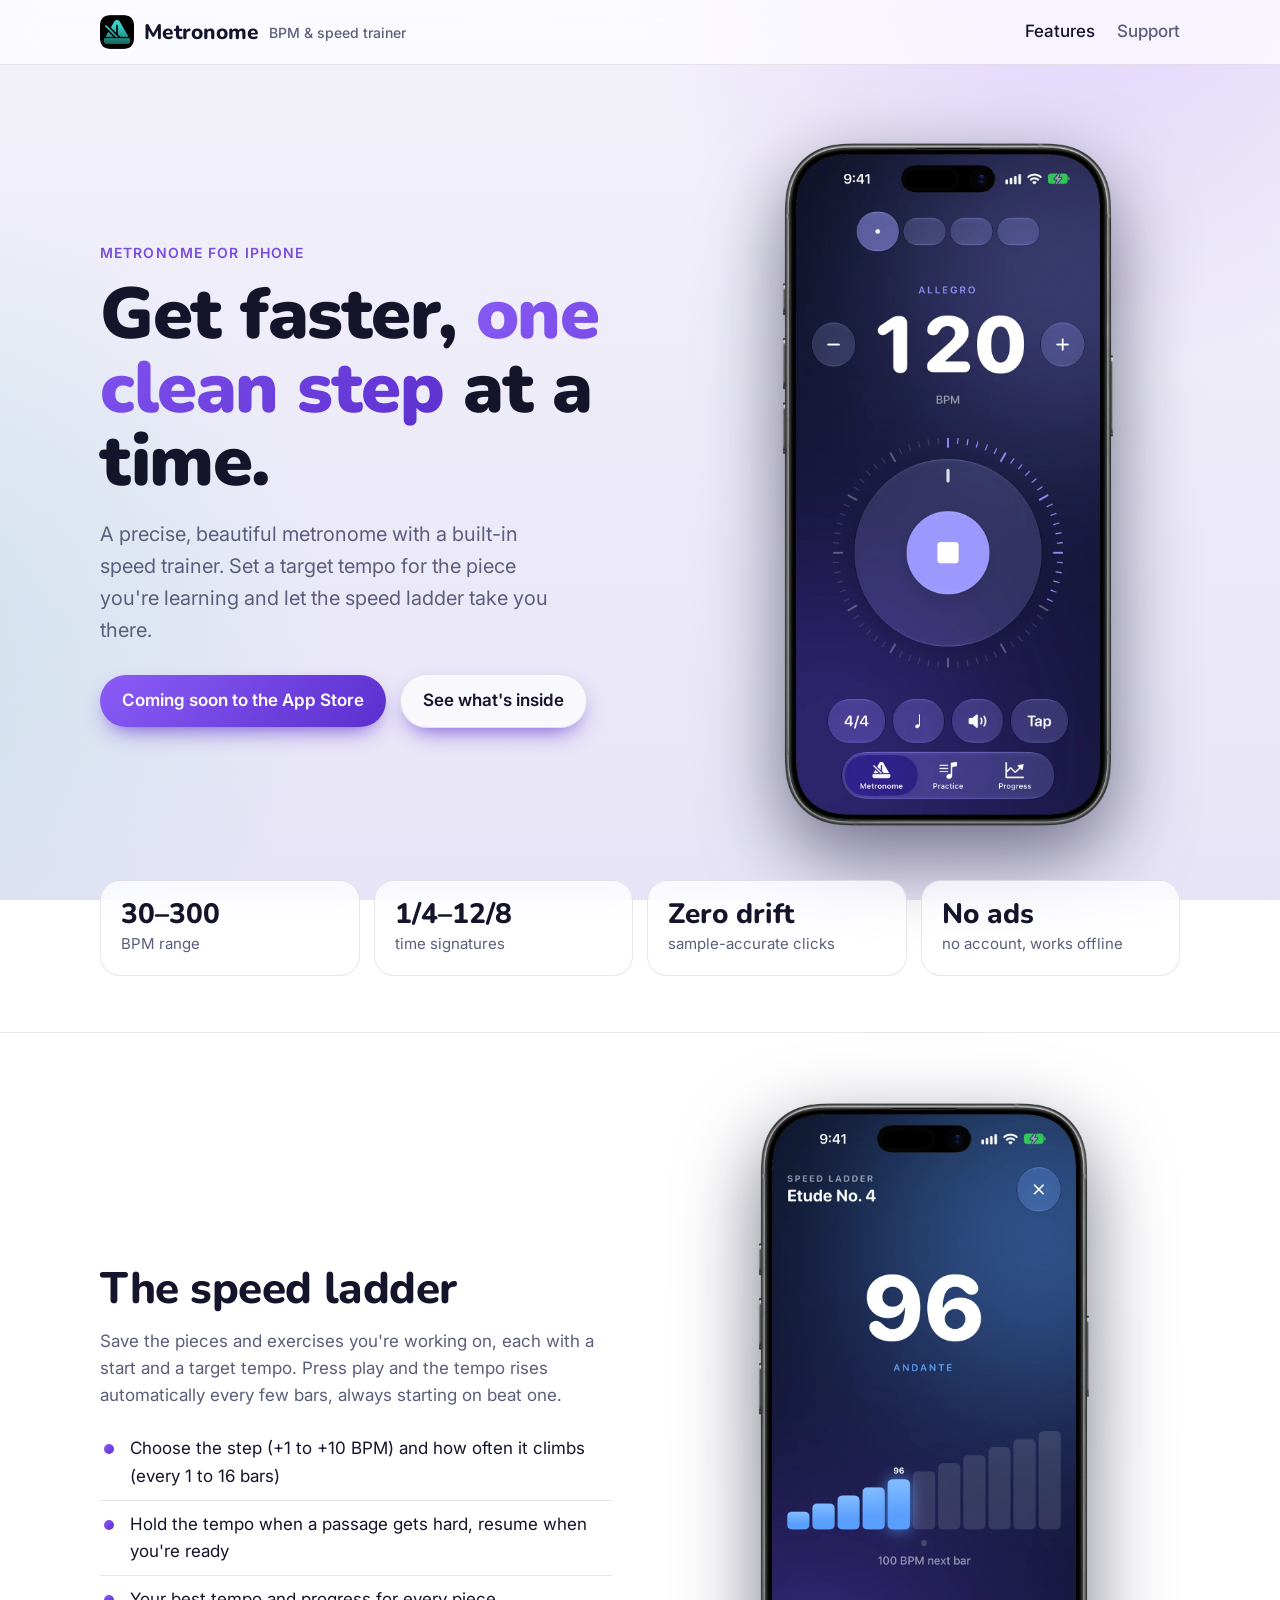
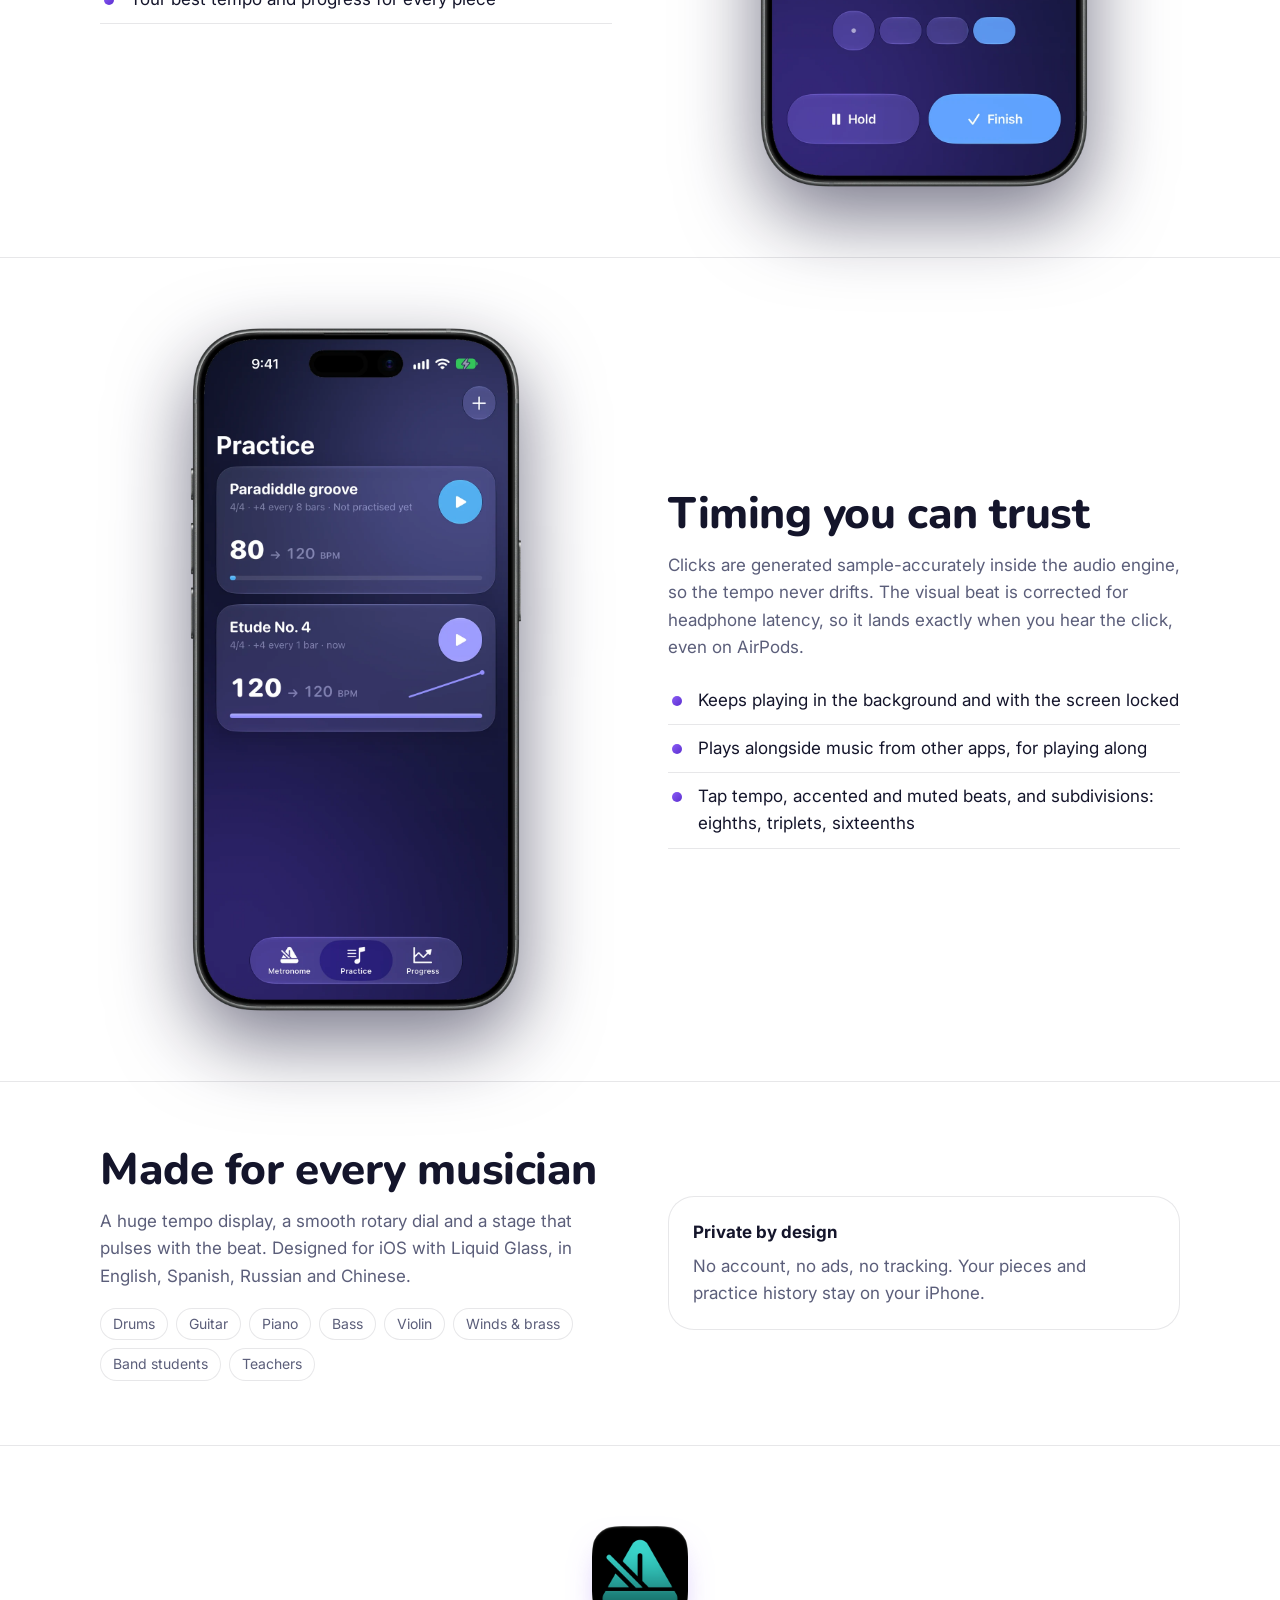
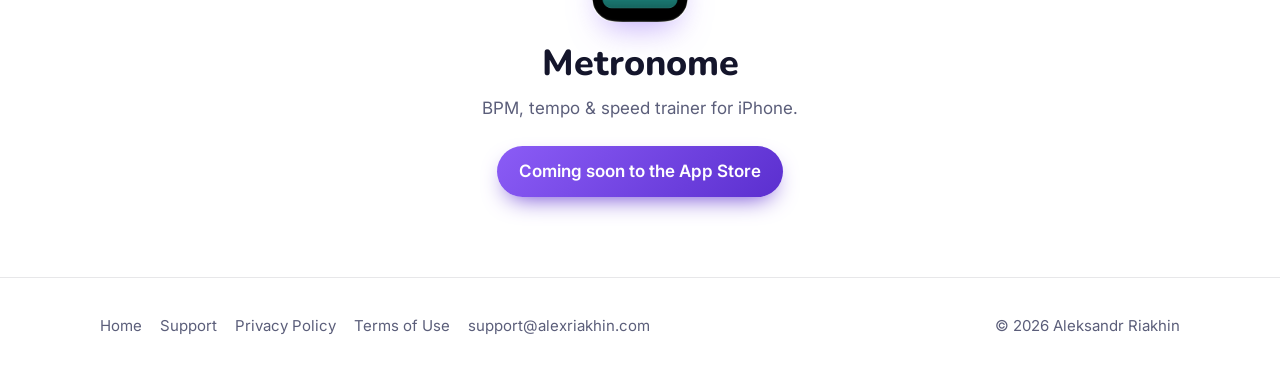
==== index.html @ 37e5c02a "Add Metronome website: landing, support, privacy and terms pages Co-Authored-By: Claude Opus 5.5 <no" ====
<!doctype html>
<html lang="en">
<head>
<meta charset="utf-8">
<meta name="viewport" content="width=device-width, initial-scale=1">
<title>Metronome: BPM & Tempo Speed Trainer for iPhone</title>
<meta name="description" content="A precise, beautiful metronome with a built-in speed trainer. Set a target tempo and the speed ladder takes you there, one clean step at a time.">
<link rel="canonical" href="https://alexriakhin.com/Metronome/">
<meta property="og:type" content="website">
<meta property="og:title" content="Metronome: BPM & Tempo Speed Trainer for iPhone">
<meta property="og:description" content="A precise, beautiful metronome with a built-in speed trainer. Set a target tempo and the speed ladder takes you there, one clean step at a time.">
<meta property="og:url" content="https://alexriakhin.com/Metronome/">
<meta property="og:image" content="https://alexriakhin.com/Metronome/assets/img/icon.png">
<meta name="twitter:card" content="summary">
<meta name="theme-color" content="#F3F2FA" media="(prefers-color-scheme: light)">
<meta name="theme-color" content="#0A0E20" media="(prefers-color-scheme: dark)">
<link rel="icon" type="image/png" sizes="32x32" href="favicons/favicon-32x32.png">
<link rel="icon" type="image/png" sizes="16x16" href="favicons/favicon-16x16.png">
<link rel="apple-touch-icon" href="favicons/apple-touch-icon.png">
<link rel="manifest" href="favicons/site.webmanifest">
<link rel="preconnect" href="https://fonts.googleapis.com">
<link rel="preconnect" href="https://fonts.gstatic.com" crossorigin>
<link href="https://fonts.googleapis.com/css2?family=Nunito:wght@700;800;900&family=Inter:wght@400;500;600&display=swap" rel="stylesheet">
<link rel="stylesheet" href="assets/css/site.css">
</head>
<body>
<header class="site-header">
  <div class="wrap">
    <a class="brand" href="./"><img src="assets/img/icon.png" alt="" width="34" height="34">Metronome <small>BPM &amp; speed trainer</small></a>
    <nav aria-label="Main">
      <a href="./#features" aria-current="page">Features</a>
      <a href="support.html">Support</a>
    </nav>
  </div>
</header>
<main>
<div class="wrap hero">
  <div>
    <p class="eyebrow">Metronome for iPhone</p>
    <h1>Get faster, <em>one clean step</em> at a time.</h1>
    <p class="lead">A precise, beautiful metronome with a built-in speed trainer. Set a target tempo for the piece you're learning and let the speed ladder take you there.</p>
    <div class="actions">
      <span class="button" aria-disabled="true">Coming soon to the App Store</span>
      <a class="button ghost" href="#features">See what's inside</a>
    </div>
  </div>
  <div class="phone"><img src="assets/img/metronome.webp" alt="Metronome main screen at 120 BPM, Allegro, with the glass tempo dial and the first beat lit" width="978" height="2000"></div>
</div>

<div class="wrap stats" aria-label="At a glance">
  <div class="stat"><b>30–300</b><span>BPM range</span></div>
  <div class="stat"><b>1/4–12/8</b><span>time signatures</span></div>
  <div class="stat"><b>Zero drift</b><span>sample-accurate clicks</span></div>
  <div class="stat"><b>No ads</b><span>no account, works offline</span></div>
</div>

<section class="feature" id="features">
  <div class="wrap">
    <div class="copy">
      <h2>The speed ladder</h2>
      <p>Save the pieces and exercises you're working on, each with a start and a target tempo. Press play and the tempo rises automatically every few bars, always starting on beat one.</p>
      <ul>
        <li>Choose the step (+1 to +10 BPM) and how often it climbs (every 1 to 16 bars)</li>
        <li>Hold the tempo when a passage gets hard, resume when you're ready</li>
        <li>Your best tempo and progress for every piece</li>
      </ul>
    </div>
    <div class="phone"><img src="assets/img/ladder.webp" alt="Speed ladder session for Etude No. 4 at 96 BPM, with a rising staircase of tempo steps" width="978" height="2000" loading="lazy"></div>
  </div>
</section>

<section class="feature flip">
  <div class="wrap">
    <div class="copy">
      <h2>Timing you can trust</h2>
      <p>Clicks are generated sample-accurately inside the audio engine, so the tempo never drifts. The visual beat is corrected for headphone latency, so it lands exactly when you hear the click, even on AirPods.</p>
      <ul>
        <li>Keeps playing in the background and with the screen locked</li>
        <li>Plays alongside music from other apps, for playing along</li>
        <li>Tap tempo, accented and muted beats, and subdivisions: eighths, triplets, sixteenths</li>
      </ul>
    </div>
    <div class="phone"><img src="assets/img/practice.webp" alt="Practice tab with piece cards showing best tempo, target tempo and progress" width="978" height="2000" loading="lazy"></div>
  </div>
</section>

<section class="feature">
  <div class="wrap">
    <div class="copy">
      <h2>Made for every musician</h2>
      <p>A huge tempo display, a smooth rotary dial and a stage that pulses with the beat. Designed for iOS with Liquid Glass, in English, Spanish, Russian and Chinese.</p>
      <div class="chips">
        <span>Drums</span><span>Guitar</span><span>Piano</span><span>Bass</span><span>Violin</span>
        <span>Winds &amp; brass</span><span>Band students</span><span>Teachers</span>
      </div>
    </div>
    <div class="card" aria-label="Privacy">
      <strong>Private by design</strong>
      <p class="muted" style="margin:6px 0 0">No account, no ads, no tracking. Your pieces and practice history stay on your iPhone.</p>
    </div>
  </div>
</section>

<section class="cta">
  <div class="wrap">
    <img src="assets/img/icon.png" alt="Metronome app icon" width="96" height="96">
    <h2>Metronome</h2>
    <p>BPM, tempo &amp; speed trainer for iPhone.</p>
    <span class="button" aria-disabled="true">Coming soon to the App Store</span>
  </div>
</section>
</main>
<footer class="site-footer">
  <div class="wrap">
    <nav aria-label="Footer">
      <a href="./">Home</a>
      <a href="support.html">Support</a>
      <a href="privacy.html">Privacy Policy</a>
      <a href="terms.html">Terms of Use</a>
      <a href="mailto:support@alexriakhin.com">support@alexriakhin.com</a>
    </nav>
    <span class="copy">© 2026 Aleksandr Riakhin</span>
  </div>
</footer>
</body>
</html>
---- assets/css/site.css ----
/* Metronome — "dark stage glass": navy → indigo stage, orchid purple accent with teal support (matches the app's Palette.swift). */
:root {
  --bg: #0A0E20;
  --bg-2: #16163E;
  --surface: rgba(255, 255, 255, 0.06);
  --raised: rgba(255, 255, 255, 0.10);
  --ink: #F2F3FA;
  --ink-2: #A7ABC8;
  --accent: #B385FF;
  --accent-strong: #8B5CF6;
  --teal: #65C9C1;
  --amber: #FFB84D;
  --hairline: rgba(255, 255, 255, 0.10);
  --glow-1: rgba(179, 133, 255, 0.38);
  --glow-2: rgba(101, 201, 193, 0.22);
  --gradient: linear-gradient(135deg, #C9A2FF, #8B5CF6);
  --radius: 26px;
  --display: "Nunito", ui-rounded, "SF Pro Rounded", system-ui, sans-serif;
  --text: "Inter", -apple-system, BlinkMacSystemFont, "Segoe UI", sans-serif;
  color-scheme: dark;
}
@media (prefers-color-scheme: light) {
  :root {
    --bg: #F3F2FA;
    --bg-2: #E7E4F7;
    --surface: rgba(255, 255, 255, 0.7);
    --raised: rgba(255, 255, 255, 0.9);
    --ink: #14152B;
    --ink-2: #5B5E7A;
    --accent: #7A4DE0;
    --accent-strong: #6236D0;
    --teal: #1F9C93;
    --hairline: rgba(20, 21, 43, 0.10);
    --glow-1: rgba(179, 133, 255, 0.32);
    --glow-2: rgba(101, 201, 193, 0.22);
    --gradient: linear-gradient(135deg, #8B5CF6, #5B2FCF);
    color-scheme: light;
  }
}

* { box-sizing: border-box; }
html { -webkit-text-size-adjust: 100%; scroll-behavior: smooth; }
body {
  margin: 0;
  color: var(--ink);
  font: 17px/1.6 var(--text);
  background:
    radial-gradient(60vw 60vw at 85% -10%, var(--glow-1), transparent 60%),
    radial-gradient(60vw 60vw at -10% 70%, var(--glow-2), transparent 60%),
    linear-gradient(180deg, var(--bg), var(--bg-2));
  background-attachment: fixed;
  min-height: 100vh;
}
img { max-width: 100%; display: block; }
a { color: var(--accent); text-decoration-thickness: 1px; text-underline-offset: 3px; }
.wrap { width: min(1080px, 100% - 32px); margin-inline: auto; }

/* Glass */
.glass, .site-header, .card, details, .stat {
  background: var(--surface);
  border: 1px solid var(--hairline);
  backdrop-filter: saturate(1.6) blur(18px);
  -webkit-backdrop-filter: saturate(1.6) blur(18px);
}

/* Header */
.site-header { position: sticky; top: 0; z-index: 10; border-width: 0 0 1px; }
.site-header .wrap { display: flex; align-items: center; gap: 20px; height: 64px; }
.brand { display: flex; align-items: center; gap: 10px; color: var(--ink); text-decoration: none; font: 800 21px var(--display); }
.brand img { width: 34px; height: 34px; border-radius: 9px; }
.brand small { font: 500 14px var(--text); color: var(--ink-2); }
.site-header nav { margin-left: auto; display: flex; gap: 22px; }
.site-header nav a { color: var(--ink-2); text-decoration: none; font-weight: 500; }
.site-header nav a:hover, .site-header nav a[aria-current] { color: var(--ink); }

/* Buttons */
.button {
  display: inline-flex; align-items: center; gap: 8px;
  padding: 12px 22px; border-radius: 999px;
  background: var(--gradient); color: #fff; text-decoration: none; font-weight: 600;
  box-shadow: 0 10px 24px -10px var(--accent-strong);
}
.button.ghost { background: var(--surface); color: var(--ink); border: 1px solid var(--hairline); }

/* Hero */
.hero { padding: 72px 0 40px; display: grid; grid-template-columns: 1.1fr 0.9fr; gap: 48px; align-items: center; }
.eyebrow { color: var(--accent); font-weight: 600; letter-spacing: 0.08em; text-transform: uppercase; font-size: 14px; margin: 0 0 14px; }
.hero h1 { font: 900 clamp(42px, 6.4vw, 72px)/1.02 var(--display); margin: 0 0 20px; letter-spacing: -0.02em; }
.hero h1 em { font-style: normal; background: var(--gradient); -webkit-background-clip: text; background-clip: text; color: transparent; }
.hero p.lead { font-size: 20px; color: var(--ink-2); margin: 0 0 28px; max-width: 36ch; }
.hero .actions { display: flex; flex-wrap: wrap; gap: 14px; align-items: center; }

/* Framed device screenshots (tools/frame_screenshots.py): transparent WebP, 978×2000. */
.phone { max-width: 340px; margin-inline: auto; }
.phone img { width: 100%; height: auto; filter: drop-shadow(0 30px 40px rgba(10, 8, 40, 0.55)); }

/* Stats strip */
.stats { display: grid; grid-template-columns: repeat(4, 1fr); gap: 14px; padding: 8px 0 56px; }
.stat { border-radius: 20px; padding: 18px 20px; }
.stat b { display: block; font: 800 28px/1.1 var(--display); }
.stat span { color: var(--ink-2); font-size: 15px; }

/* Sections */
section.feature { padding: 64px 0; border-top: 1px solid var(--hairline); }
.feature .wrap { display: grid; grid-template-columns: 1fr 1fr; gap: 56px; align-items: center; }
.feature.flip .copy { order: 2; }
.feature h2 { font: 800 clamp(30px, 4vw, 44px)/1.1 var(--display); margin: 0 0 14px; letter-spacing: -0.01em; }
.feature p { color: var(--ink-2); margin: 0 0 16px; }
.feature ul { padding: 0; margin: 0; list-style: none; }
.feature li { padding: 10px 0 10px 30px; position: relative; border-bottom: 1px solid var(--hairline); }
.feature li::before { content: ""; position: absolute; left: 4px; top: 19px; width: 10px; height: 10px; border-radius: 50%; background: var(--gradient); }

.chips { display: flex; flex-wrap: wrap; gap: 8px; margin-top: 18px; }
.chips span { background: var(--raised); border: 1px solid var(--hairline); border-radius: 999px; padding: 4px 12px; font-size: 14px; color: var(--ink-2); }

.cta { text-align: center; padding: 80px 0; border-top: 1px solid var(--hairline); }
.cta img { width: 96px; height: 96px; border-radius: 22px; margin: 0 auto 20px; box-shadow: 0 16px 32px -12px rgba(139, 92, 246, 0.55); }
.cta h2 { font: 800 36px/1.2 var(--display); margin: 0 0 10px; }
.cta p { color: var(--ink-2); margin: 0 0 24px; }

/* Inner pages */
.page { padding: 56px 0 80px; }
.page .wrap { max-width: 760px; }
.page h1 { font: 900 clamp(34px, 5vw, 50px)/1.1 var(--display); margin: 0 0 8px; }
.page .updated { color: var(--ink-2); margin: 0 0 32px; }
.page h2 { font: 800 24px/1.3 var(--display); margin: 40px 0 10px; }
.page p, .page li { color: var(--ink); }
.card { border-radius: var(--radius); padding: 22px 24px; margin: 18px 0; }
details { border-radius: 18px; padding: 14px 20px; margin: 10px 0; }
details summary { cursor: pointer; font-weight: 600; }
details[open] summary { margin-bottom: 8px; }

/* Footer */
.site-footer { border-top: 1px solid var(--hairline); padding: 36px 0 48px; color: var(--ink-2); font-size: 15px; }
.site-footer .wrap { display: flex; flex-wrap: wrap; gap: 16px 28px; align-items: center; }
.site-footer nav { display: flex; flex-wrap: wrap; gap: 18px; }
.site-footer a { color: var(--ink-2); text-decoration: none; }
.site-footer a:hover { color: var(--ink); }
.site-footer .copy { margin-left: auto; }

@media (max-width: 820px) {
  .hero, .feature .wrap { grid-template-columns: 1fr; }
  .hero { padding-top: 40px; }
  .feature.flip .copy { order: 0; }
  .stats { grid-template-columns: repeat(2, 1fr); }
  .site-header nav { gap: 14px; font-size: 15px; }
  .brand small { display: none; }
  .site-footer .copy { margin-left: 0; }
}
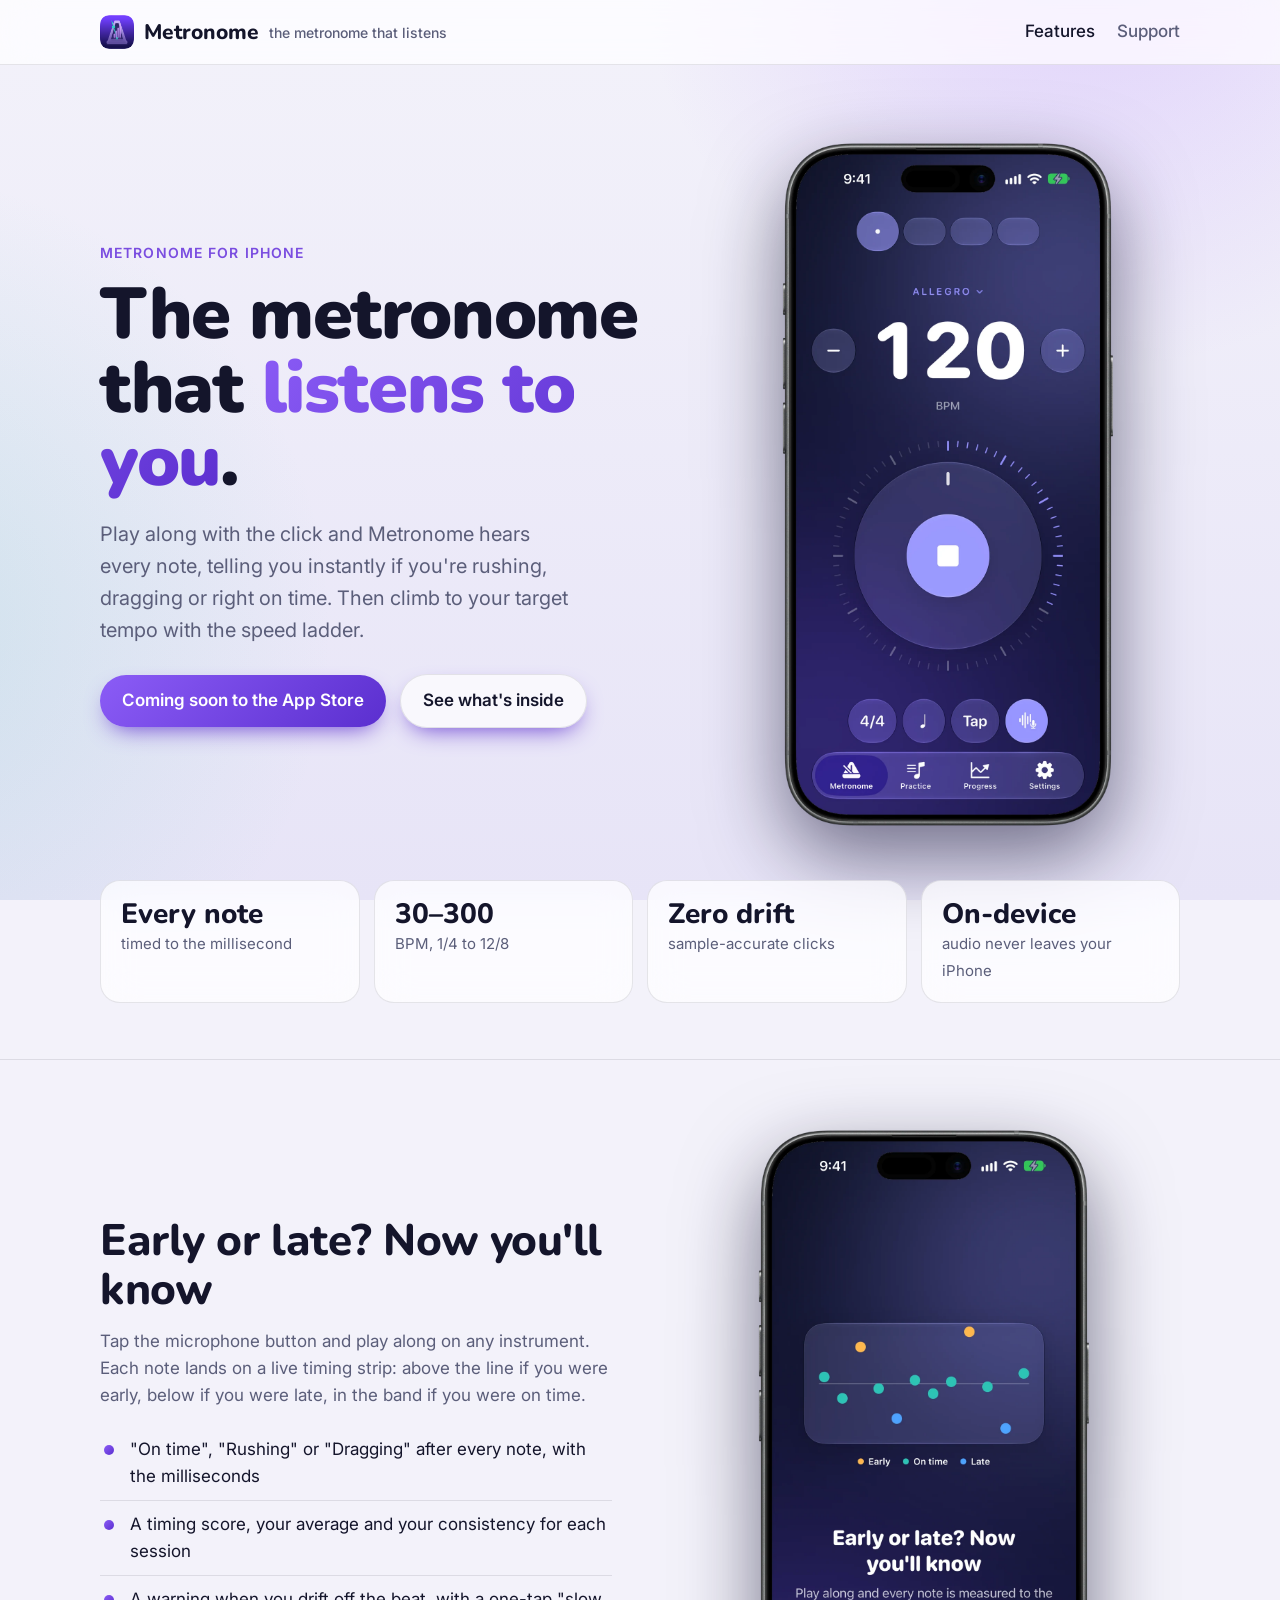
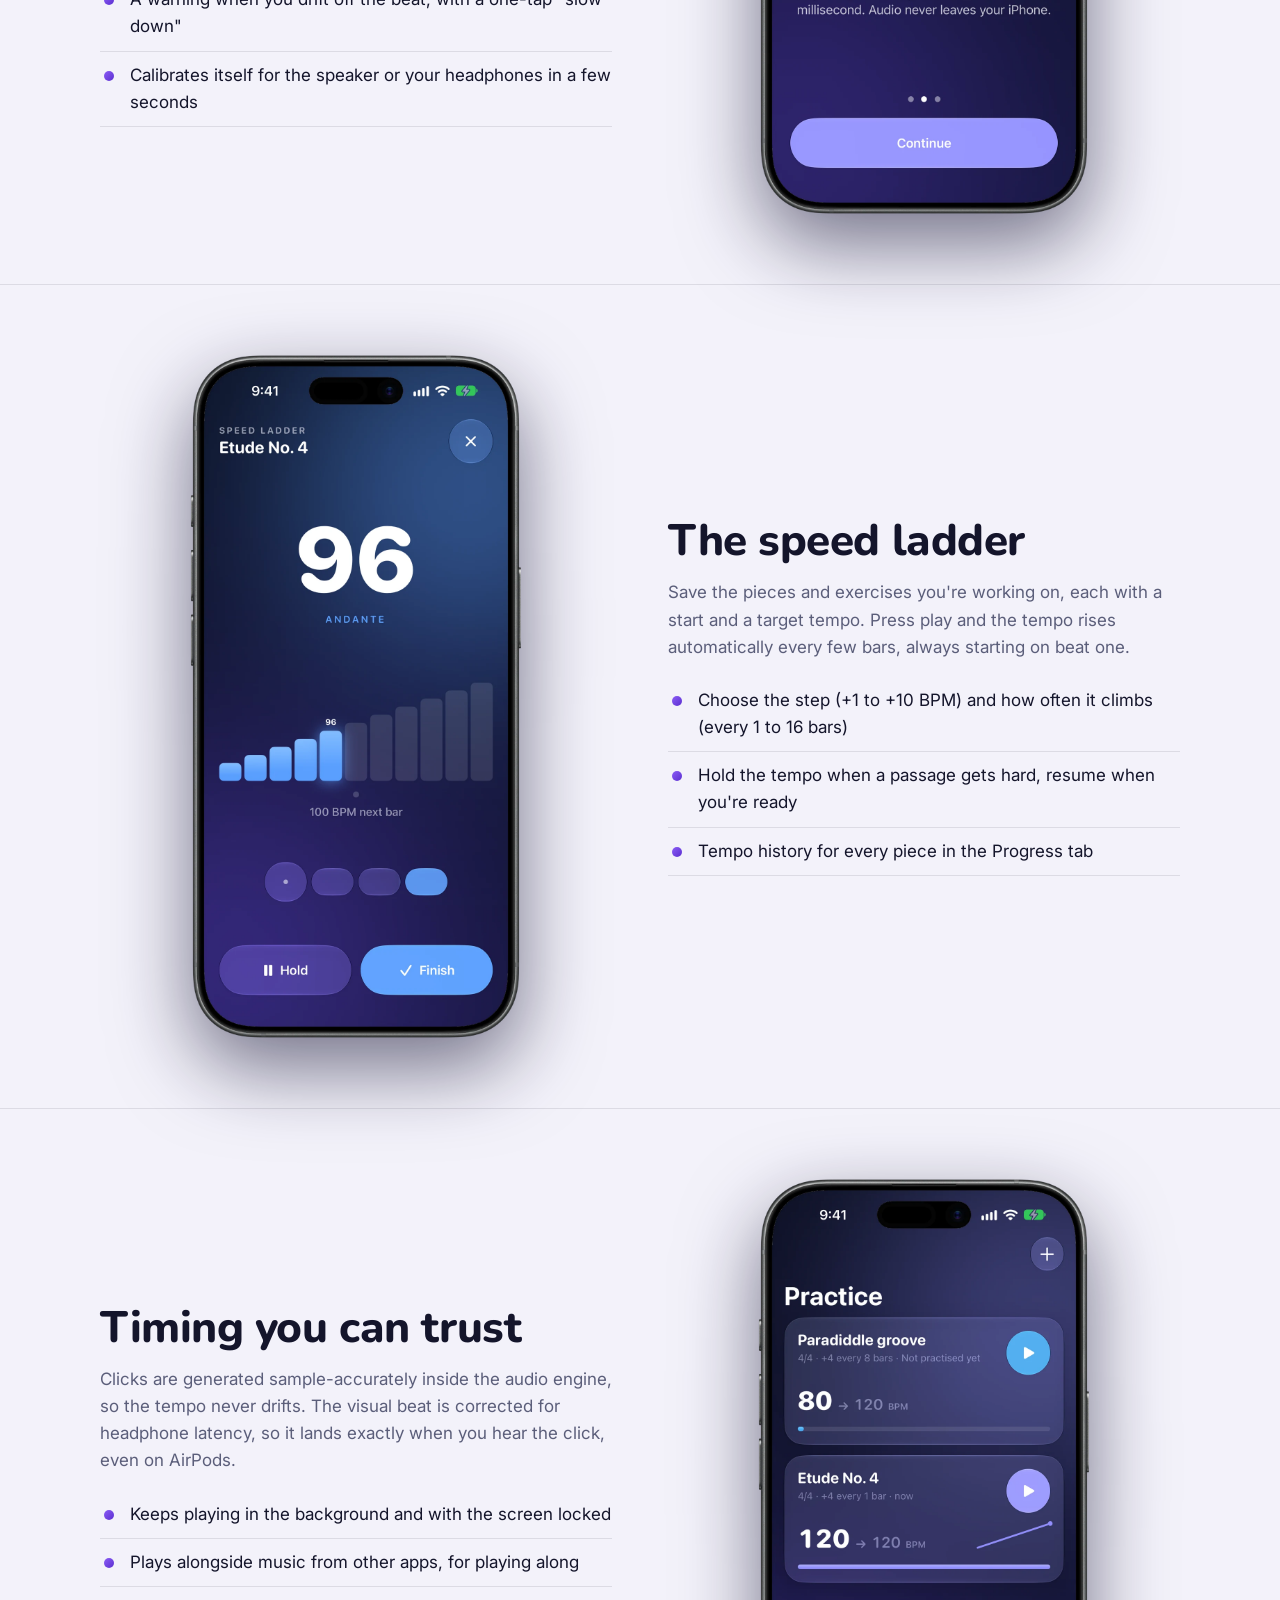
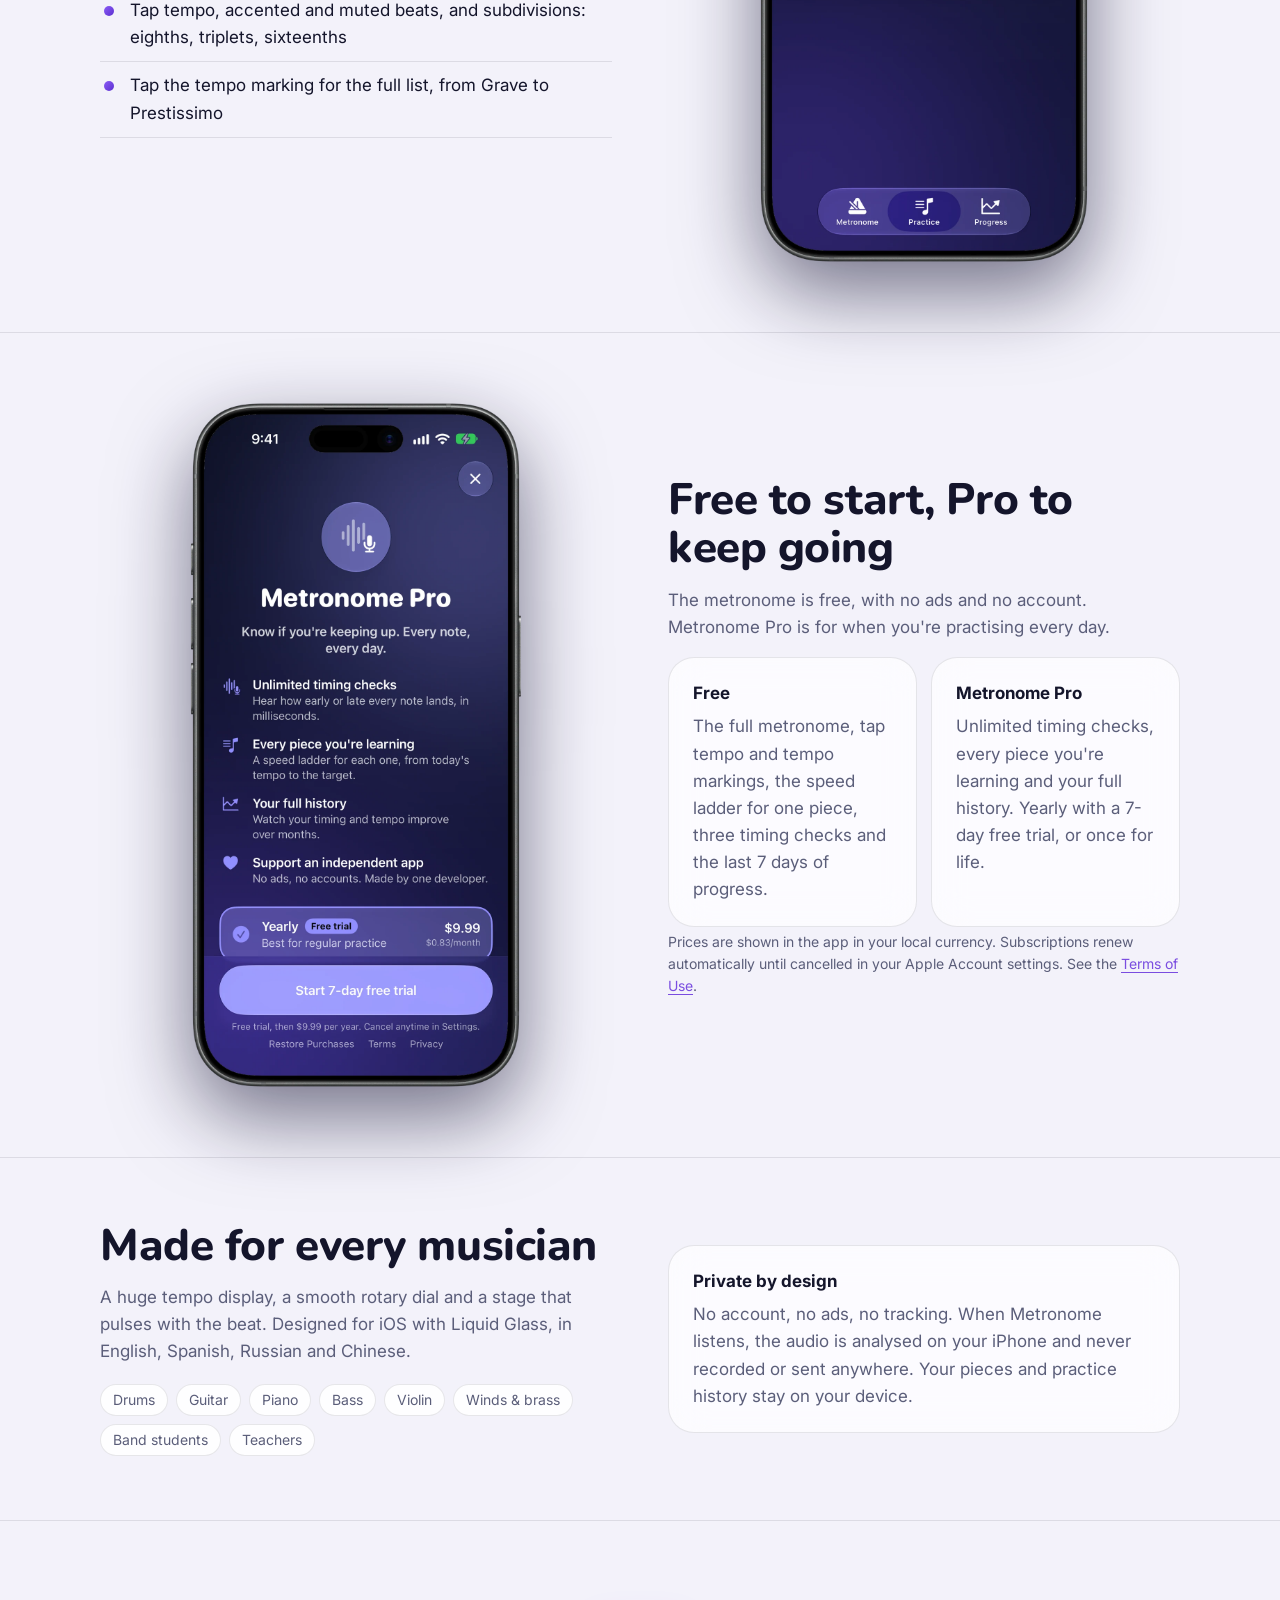
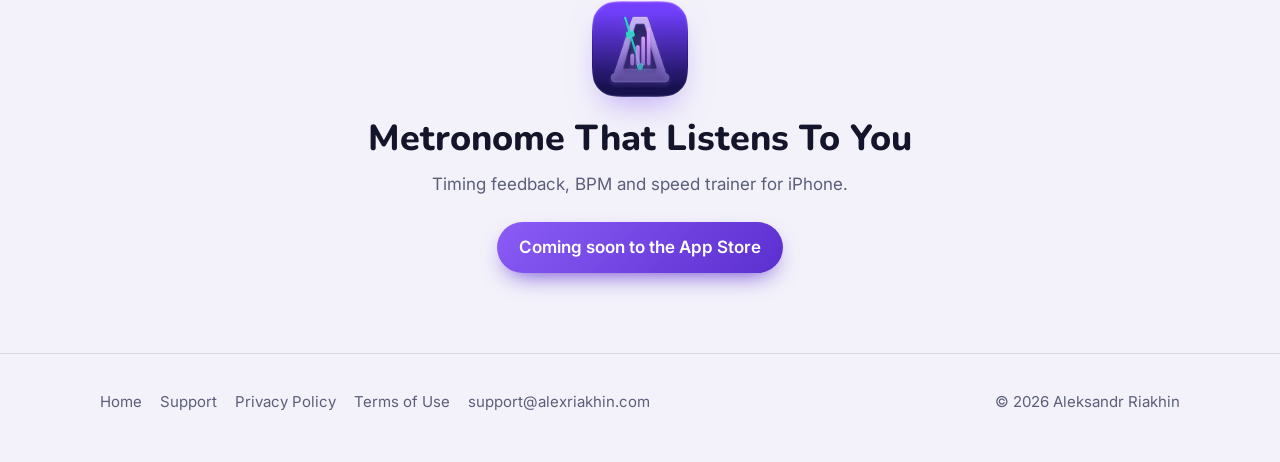
==== commit f0662b18: "Lead with listening; add Pro pricing, mic and purchase privacy, subscription terms - Landing: 'The m" ====
--- a/index.html
+++ b/index.html
@@ -3,12 +3,12 @@
 <head>
 <meta charset="utf-8">
 <meta name="viewport" content="width=device-width, initial-scale=1">
-<title>Metronome: BPM & Tempo Speed Trainer for iPhone</title>
-<meta name="description" content="A precise, beautiful metronome with a built-in speed trainer. Set a target tempo and the speed ladder takes you there, one clean step at a time.">
+<title>Metronome That Listens: Timing Feedback & Speed Trainer for iPhone</title>
+<meta name="description" content="Play along and Metronome tells you, note by note, if you're early, late or right on time. Plus a speed ladder that takes you to your target tempo.">
 <link rel="canonical" href="https://alexriakhin.com/Metronome/">
 <meta property="og:type" content="website">
-<meta property="og:title" content="Metronome: BPM & Tempo Speed Trainer for iPhone">
-<meta property="og:description" content="A precise, beautiful metronome with a built-in speed trainer. Set a target tempo and the speed ladder takes you there, one clean step at a time.">
+<meta property="og:title" content="Metronome That Listens: Timing Feedback & Speed Trainer for iPhone">
+<meta property="og:description" content="Play along and Metronome tells you, note by note, if you're early, late or right on time. Plus a speed ladder that takes you to your target tempo.">
 <meta property="og:url" content="https://alexriakhin.com/Metronome/">
 <meta property="og:image" content="https://alexriakhin.com/Metronome/assets/img/icon.png">
 <meta name="twitter:card" content="summary">
@@ -26,7 +26,7 @@
 <body>
 <header class="site-header">
   <div class="wrap">
-    <a class="brand" href="./"><img src="assets/img/icon.png" alt="" width="34" height="34">Metronome <small>BPM &amp; speed trainer</small></a>
+    <a class="brand" href="./"><img src="assets/img/icon.png" alt="" width="34" height="34">Metronome <small>the metronome that listens</small></a>
     <nav aria-label="Main">
       <a href="./#features" aria-current="page">Features</a>
       <a href="support.html">Support</a>
@@ -37,8 +37,8 @@
 <div class="wrap hero">
   <div>
     <p class="eyebrow">Metronome for iPhone</p>
-    <h1>Get faster, <em>one clean step</em> at a time.</h1>
-    <p class="lead">A precise, beautiful metronome with a built-in speed trainer. Set a target tempo for the piece you're learning and let the speed ladder take you there.</p>
+    <h1>The metronome that <em>listens to you</em>.</h1>
+    <p class="lead">Play along with the click and Metronome hears every note, telling you instantly if you're rushing, dragging or right on time. Then climb to your target tempo with the speed ladder.</p>
     <div class="actions">
       <span class="button" aria-disabled="true">Coming soon to the App Store</span>
       <a class="button ghost" href="#features">See what's inside</a>
@@ -48,13 +48,29 @@
 </div>
 
 <div class="wrap stats" aria-label="At a glance">
-  <div class="stat"><b>30–300</b><span>BPM range</span></div>
-  <div class="stat"><b>1/4–12/8</b><span>time signatures</span></div>
+  <div class="stat"><b>Every note</b><span>timed to the millisecond</span></div>
+  <div class="stat"><b>30–300</b><span>BPM, 1/4 to 12/8</span></div>
   <div class="stat"><b>Zero drift</b><span>sample-accurate clicks</span></div>
-  <div class="stat"><b>No ads</b><span>no account, works offline</span></div>
+  <div class="stat"><b>On-device</b><span>audio never leaves your iPhone</span></div>
 </div>
 
 <section class="feature" id="features">
+  <div class="wrap">
+    <div class="copy">
+      <h2>Early or late? Now you'll know</h2>
+      <p>Tap the microphone button and play along on any instrument. Each note lands on a live timing strip: above the line if you were early, below if you were late, in the band if you were on time.</p>
+      <ul>
+        <li>"On time", "Rushing" or "Dragging" after every note, with the milliseconds</li>
+        <li>A timing score, your average and your consistency for each session</li>
+        <li>A warning when you drift off the beat, with a one-tap "slow down"</li>
+        <li>Calibrates itself for the speaker or your headphones in a few seconds</li>
+      </ul>
+    </div>
+    <div class="phone"><img src="assets/img/listening.webp" alt="Timing strip with notes above the line marked early, below marked late and on the line marked on time" width="978" height="2000" loading="lazy"></div>
+  </div>
+</section>
+
+<section class="feature flip">
   <div class="wrap">
     <div class="copy">
       <h2>The speed ladder</h2>
@@ -62,14 +78,14 @@
       <ul>
         <li>Choose the step (+1 to +10 BPM) and how often it climbs (every 1 to 16 bars)</li>
         <li>Hold the tempo when a passage gets hard, resume when you're ready</li>
-        <li>Your best tempo and progress for every piece</li>
+        <li>Tempo history for every piece in the Progress tab</li>
       </ul>
     </div>
     <div class="phone"><img src="assets/img/ladder.webp" alt="Speed ladder session for Etude No. 4 at 96 BPM, with a rising staircase of tempo steps" width="978" height="2000" loading="lazy"></div>
   </div>
 </section>
 
-<section class="feature flip">
+<section class="feature">
   <div class="wrap">
     <div class="copy">
       <h2>Timing you can trust</h2>
@@ -78,9 +94,31 @@
         <li>Keeps playing in the background and with the screen locked</li>
         <li>Plays alongside music from other apps, for playing along</li>
         <li>Tap tempo, accented and muted beats, and subdivisions: eighths, triplets, sixteenths</li>
+        <li>Tap the tempo marking for the full list, from Grave to Prestissimo</li>
       </ul>
     </div>
     <div class="phone"><img src="assets/img/practice.webp" alt="Practice tab with piece cards showing best tempo, target tempo and progress" width="978" height="2000" loading="lazy"></div>
+  </div>
+</section>
+
+<section class="feature flip" id="pricing">
+  <div class="wrap">
+    <div class="copy">
+      <h2>Free to start, Pro to keep going</h2>
+      <p>The metronome is free, with no ads and no account. Metronome Pro is for when you're practising every day.</p>
+      <div class="plans">
+        <div class="card">
+          <strong>Free</strong>
+          <p class="muted">The full metronome, tap tempo and tempo markings, the speed ladder for one piece, three timing checks and the last 7 days of progress.</p>
+        </div>
+        <div class="card">
+          <strong>Metronome Pro</strong>
+          <p class="muted">Unlimited timing checks, every piece you're learning and your full history. Yearly with a 7-day free trial, or once for life.</p>
+        </div>
+      </div>
+      <p class="fineprint">Prices are shown in the app in your local currency. Subscriptions renew automatically until cancelled in your Apple Account settings. See the <a href="terms.html">Terms of Use</a>.</p>
+    </div>
+    <div class="phone"><img src="assets/img/pro.webp" alt="Metronome Pro screen listing unlimited timing checks, every piece and full history, with a yearly plan and a 7-day free trial" width="978" height="2000" loading="lazy"></div>
   </div>
 </section>
 
@@ -96,7 +134,7 @@
     </div>
     <div class="card" aria-label="Privacy">
       <strong>Private by design</strong>
-      <p class="muted" style="margin:6px 0 0">No account, no ads, no tracking. Your pieces and practice history stay on your iPhone.</p>
+      <p class="muted" style="margin:6px 0 0">No account, no ads, no tracking. When Metronome listens, the audio is analysed on your iPhone and never recorded or sent anywhere. Your pieces and practice history stay on your device.</p>
     </div>
   </div>
 </section>
@@ -104,8 +142,8 @@
 <section class="cta">
   <div class="wrap">
     <img src="assets/img/icon.png" alt="Metronome app icon" width="96" height="96">
-    <h2>Metronome</h2>
-    <p>BPM, tempo &amp; speed trainer for iPhone.</p>
+    <h2>Metronome That Listens To You</h2>
+    <p>Timing feedback, BPM and speed trainer for iPhone.</p>
     <span class="button" aria-disabled="true">Coming soon to the App Store</span>
   </div>
 </section>
--- a/assets/css/site.css
+++ b/assets/css/site.css
@@ -40,16 +40,26 @@
 
 * { box-sizing: border-box; }
 html { -webkit-text-size-adjust: 100%; scroll-behavior: smooth; }
+html { background: var(--bg); }
 body {
   margin: 0;
   color: var(--ink);
   font: 17px/1.6 var(--text);
+  min-height: 100vh;
+}
+/* The stage lives on its own fixed layer instead of `background-attachment: fixed`:
+   Safari repaints a fixed background inside any filtered element's layer, which
+   showed up as a light box with a clipped drop shadow around the phone screenshots. */
+body::before {
+  content: "";
+  position: fixed;
+  inset: 0;
+  z-index: -1;
+  pointer-events: none;
   background:
     radial-gradient(60vw 60vw at 85% -10%, var(--glow-1), transparent 60%),
     radial-gradient(60vw 60vw at -10% 70%, var(--glow-2), transparent 60%),
     linear-gradient(180deg, var(--bg), var(--bg-2));
-  background-attachment: fixed;
-  min-height: 100vh;
 }
 img { max-width: 100%; display: block; }
 a { color: var(--accent); text-decoration-thickness: 1px; text-underline-offset: 3px; }
@@ -138,11 +148,19 @@
 .site-footer a:hover { color: var(--ink); }
 .site-footer .copy { margin-left: auto; }
 
+/* Pricing */
+.muted { color: var(--ink-2); }
+.plans { display: grid; grid-template-columns: 1fr 1fr; gap: 14px; margin: 8px 0 4px; }
+.plans .card { margin: 0; }
+.plans .card p { margin: 6px 0 0; }
+.fineprint { font-size: 14px; }
+
 @media (max-width: 820px) {
   .hero, .feature .wrap { grid-template-columns: 1fr; }
   .hero { padding-top: 40px; }
   .feature.flip .copy { order: 0; }
   .stats { grid-template-columns: repeat(2, 1fr); }
+  .plans { grid-template-columns: 1fr; }
   .site-header nav { gap: 14px; font-size: 15px; }
   .brand small { display: none; }
   .site-footer .copy { margin-left: 0; }
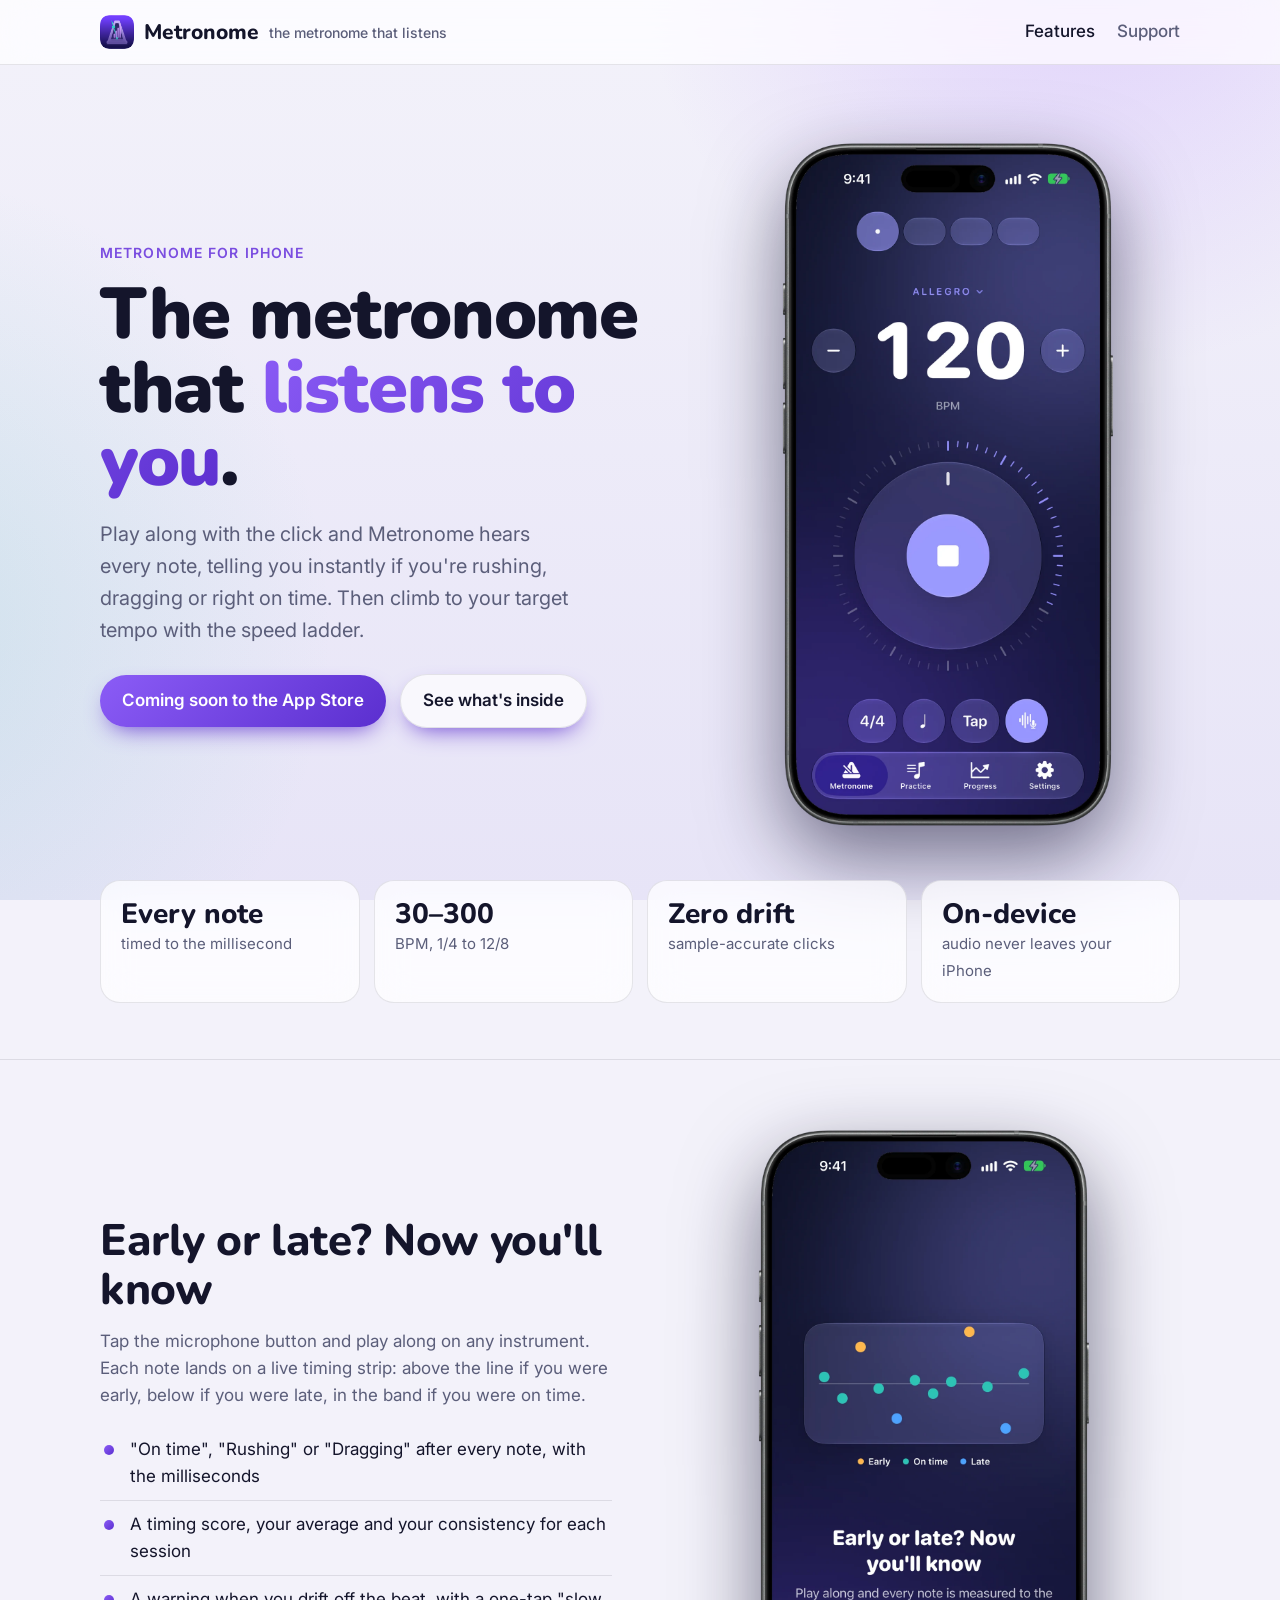
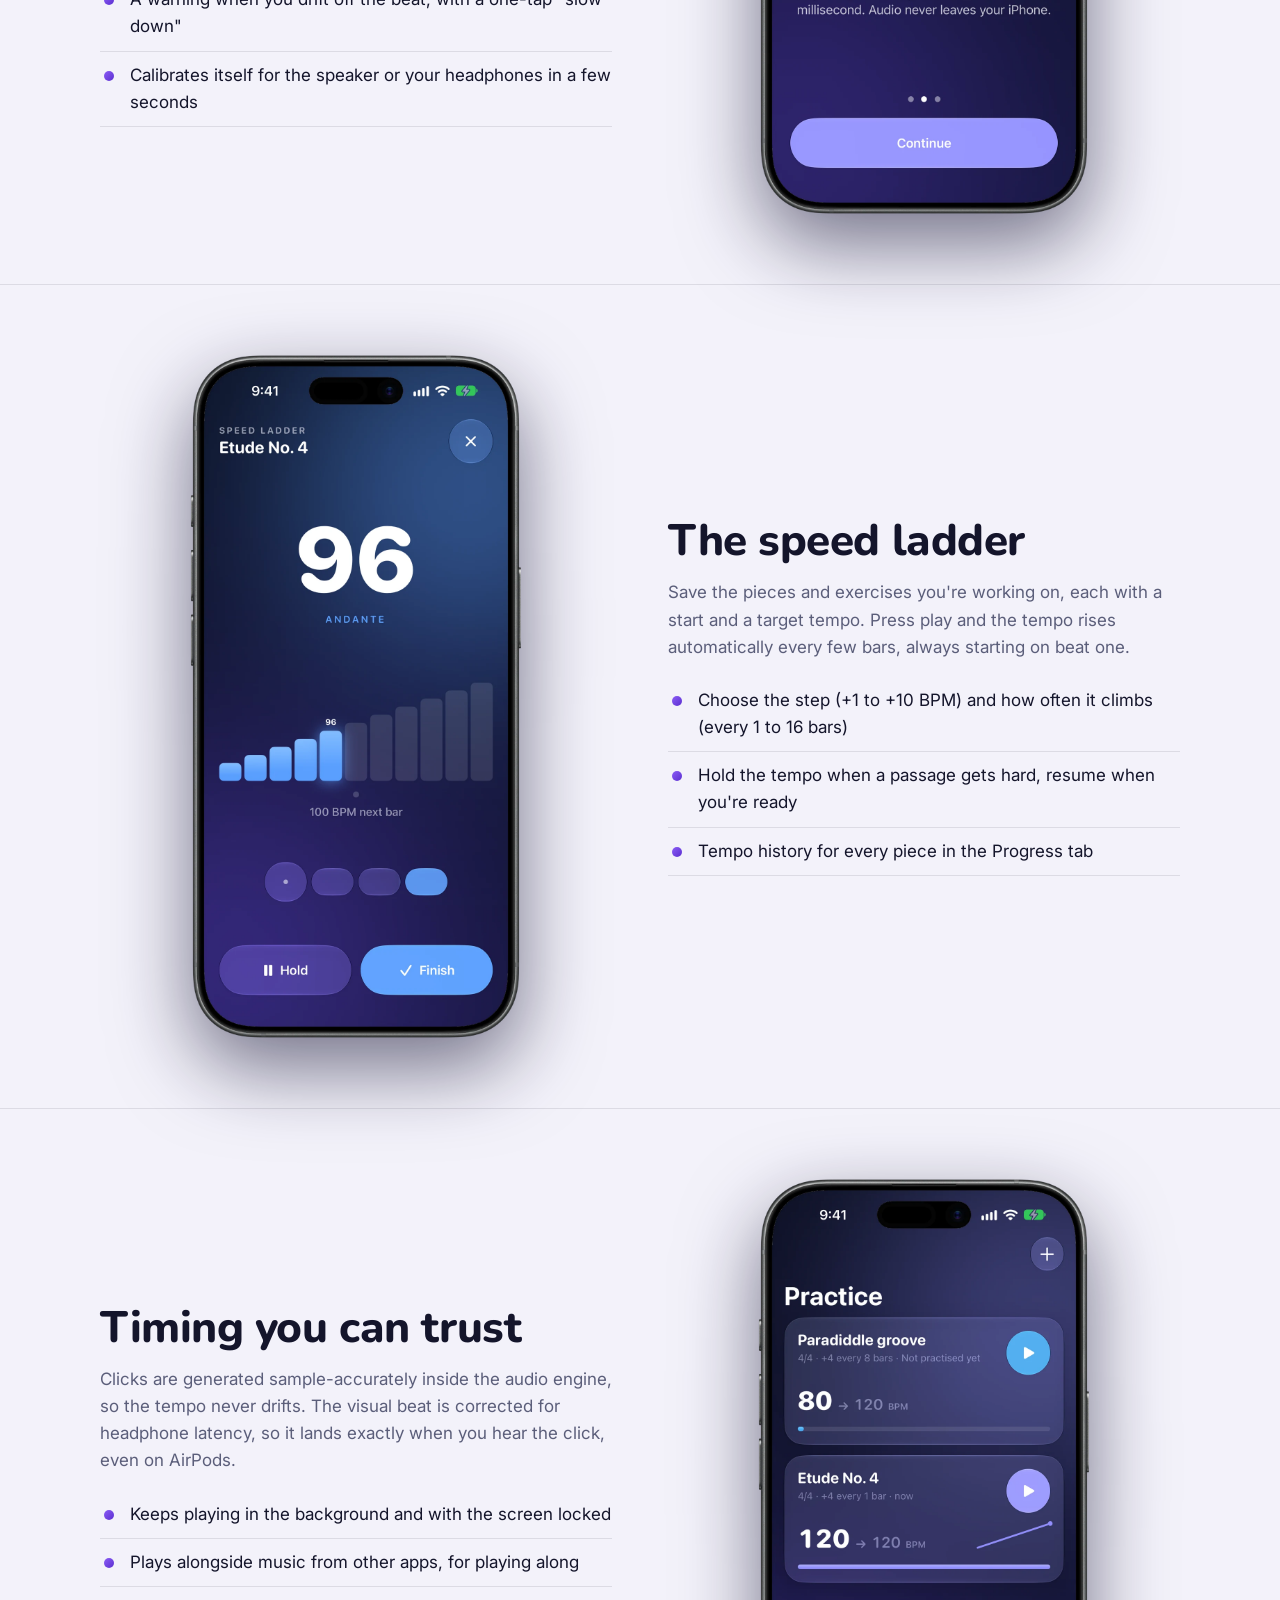
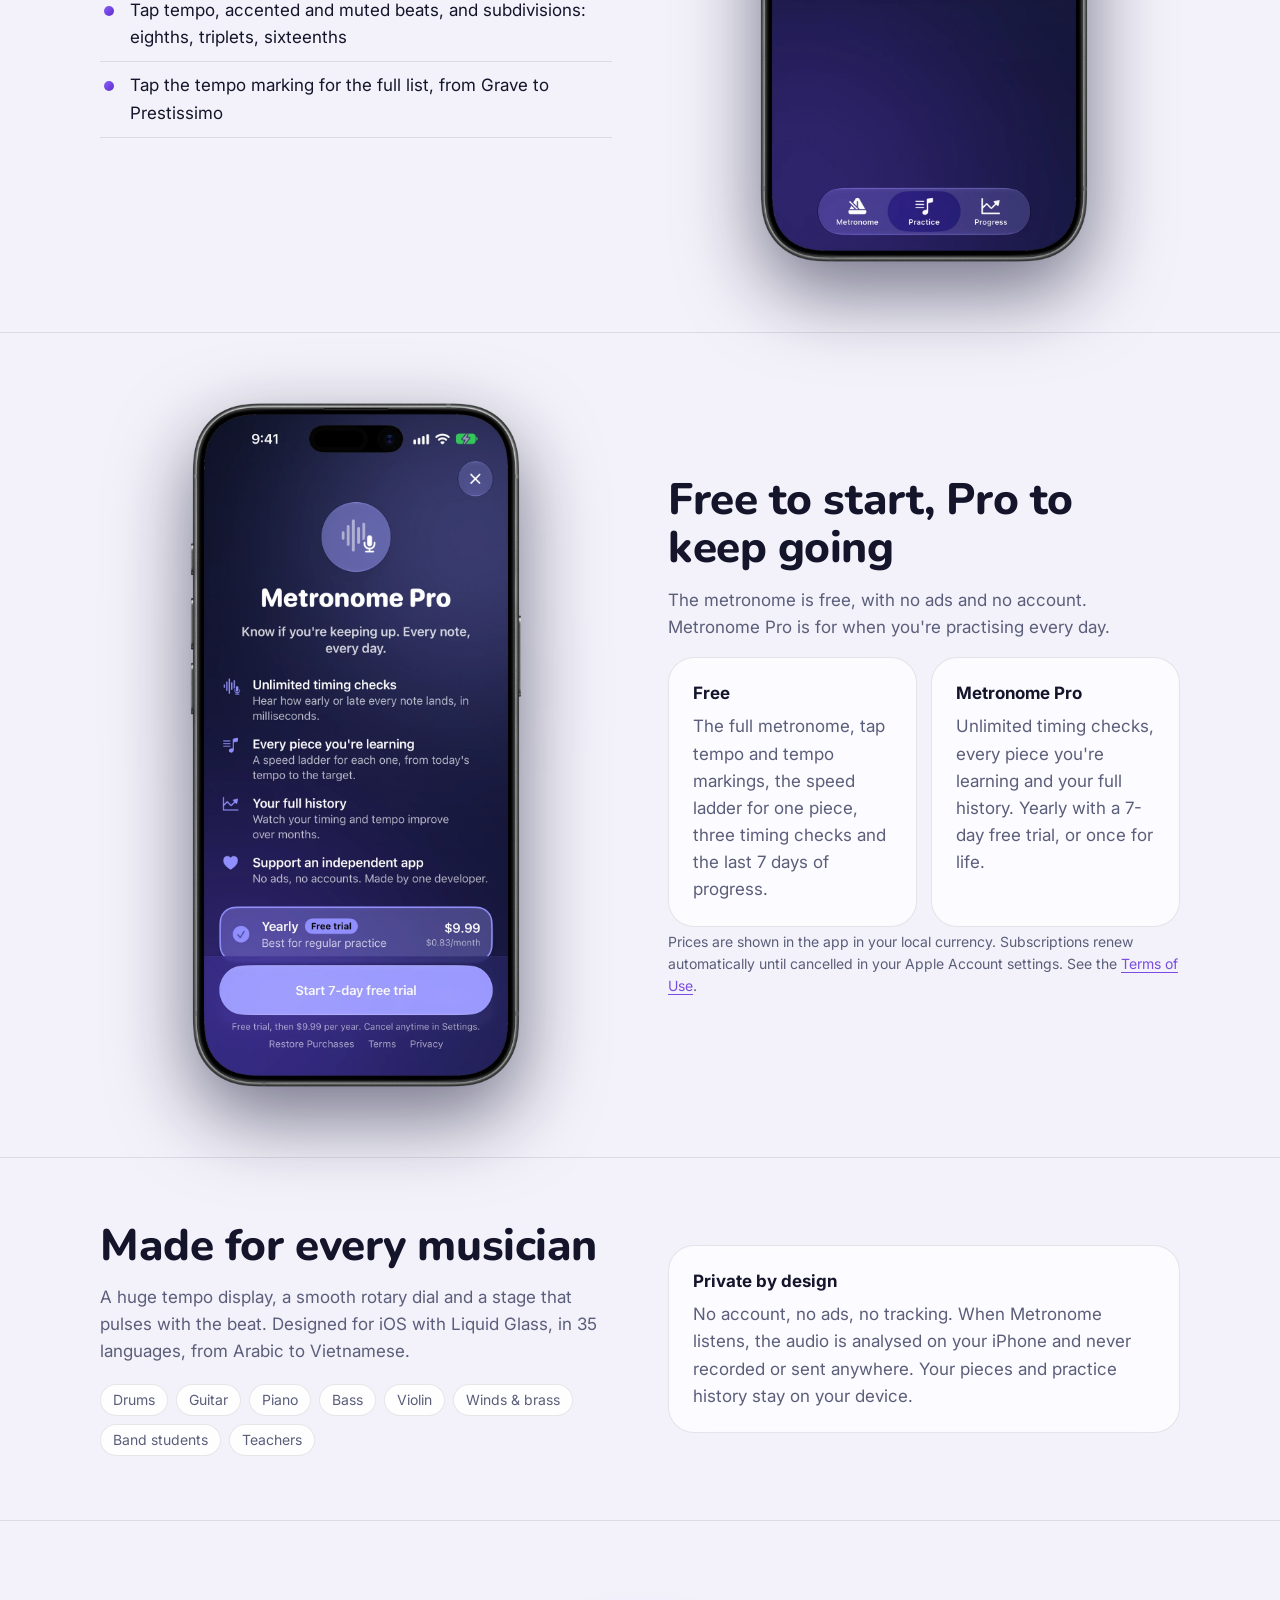
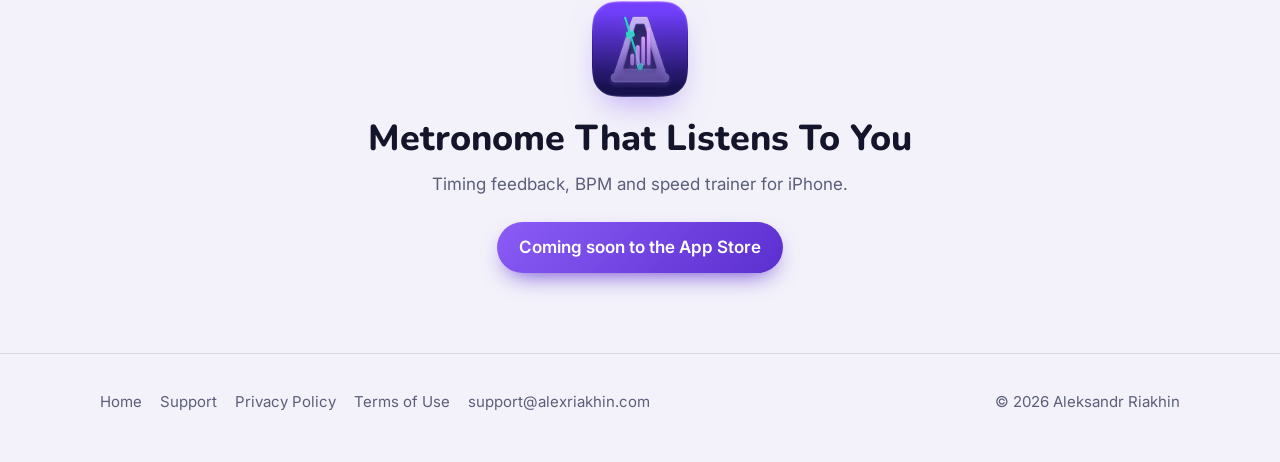
==== commit 692eca29: "The app now speaks 35 languages Co-Authored-By: Claude Opus 5.5 <noreply@anthropic.com>" ====
--- a/index.html
+++ b/index.html
@@ -126,7 +126,7 @@
   <div class="wrap">
     <div class="copy">
       <h2>Made for every musician</h2>
-      <p>A huge tempo display, a smooth rotary dial and a stage that pulses with the beat. Designed for iOS with Liquid Glass, in English, Spanish, Russian and Chinese.</p>
+      <p>A huge tempo display, a smooth rotary dial and a stage that pulses with the beat. Designed for iOS with Liquid Glass, in 35 languages, from Arabic to Vietnamese.</p>
       <div class="chips">
         <span>Drums</span><span>Guitar</span><span>Piano</span><span>Bass</span><span>Violin</span>
         <span>Winds &amp; brass</span><span>Band students</span><span>Teachers</span>
